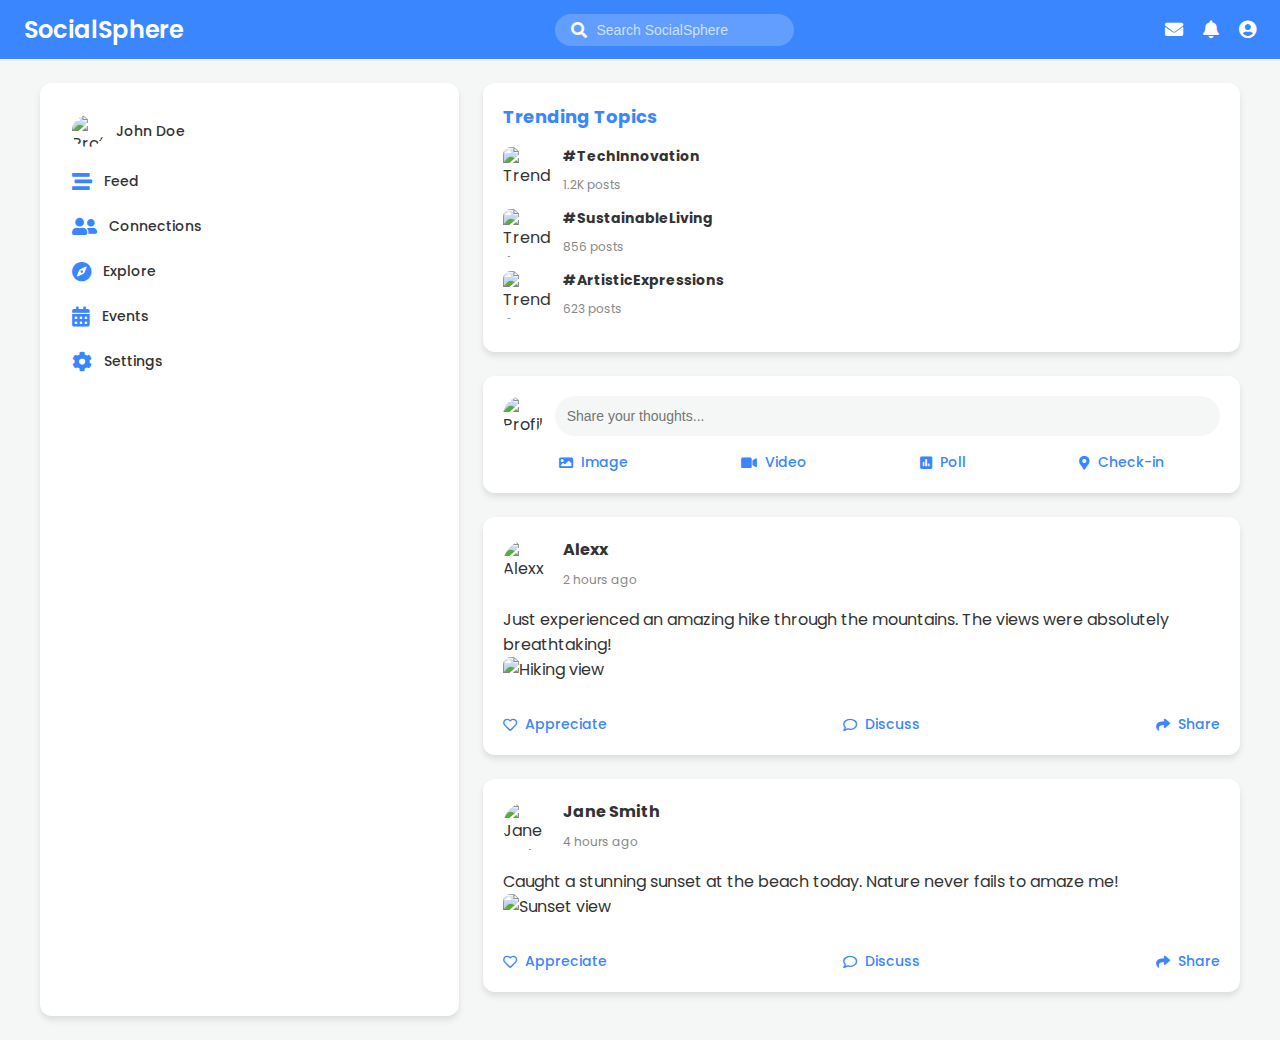
==== xss-demo/src/main/resources/templates/dashboard.html @ dc4df646 "Dashboard" ====
<!DOCTYPE html>
<html lang="en">
<head>
    <meta charset="UTF-8">
    <meta name="viewport" content="width=device-width, initial-scale=1.0">
    <title>SocialSphere</title>
    <link href="https://fonts.googleapis.com/css2?family=Poppins:wght@300;400;500;600&display=swap" rel="stylesheet">
    <link href="https://cdnjs.cloudflare.com/ajax/libs/font-awesome/5.15.3/css/all.min.css" rel="stylesheet">
    <style>
        * {
            margin: 0;
            padding: 0;
            box-sizing: border-box;
        }
        body {
            font-family: 'Poppins', sans-serif;
            background-color: #f4f7f6;
            color: #333;
        }
        .navbar {
            background-color: #3a86ff;
            padding: 12px 24px;
            position: sticky;
            top: 0;
            z-index: 100;
            display: flex;
            justify-content: space-between;
            align-items: center;
        }
        .navbar-brand {
            color: #ffffff;
            font-size: 24px;
            font-weight: 600;
            text-decoration: none;
        }
        .navbar-search {
            background-color: rgba(255, 255, 255, 0.2);
            border-radius: 20px;
            padding: 8px 16px;
            display: flex;
            align-items: center;
        }
        .navbar-search input {
            border: none;
            background-color: transparent;
            color: #ffffff;
            margin-left: 10px;
            font-size: 14px;
            outline: none;
        }
        .navbar-search input::placeholder {
            color: rgba(255, 255, 255, 0.7);
        }
        .navbar-icons {
            display: flex;
            gap: 20px;
        }
        .icon-btn {
            color: #ffffff;
            font-size: 18px;
            cursor: pointer;
        }
        .main-container {
            display: flex;
            max-width: 1200px;
            margin: 24px auto;
            gap: 24px;
        }
        .sidebar {
            flex: 1;
            background-color: #ffffff;
            border-radius: 12px;
            padding: 20px;
            box-shadow: 0 4px 6px rgba(0, 0, 0, 0.1);
        }
        .content {
            flex: 2;
        }
        .sidebar-item {
            display: flex;
            align-items: center;
            padding: 12px;
            cursor: pointer;
            border-radius: 8px;
            transition: background-color 0.3s;
        }
        .sidebar-item:hover {
            background-color: #f0f0f0;
        }
        .sidebar-item img {
            width: 32px;
            height: 32px;
            border-radius: 50%;
            margin-right: 12px;
        }
        .sidebar-item span {
            font-size: 14px;
            font-weight: 500;
        }
        .trending {
            background-color: #ffffff;
            border-radius: 12px;
            padding: 20px;
            margin-bottom: 24px;
            box-shadow: 0 4px 6px rgba(0, 0, 0, 0.1);
        }
        .trending h2 {
            font-size: 18px;
            margin-bottom: 16px;
            color: #3a86ff;
        }
        .trending-item {
            display: flex;
            align-items: center;
            margin-bottom: 12px;
        }
        .trending-item img {
            width: 48px;
            height: 48px;
            border-radius: 8px;
            margin-right: 12px;
            object-fit: cover;
        }
        .trending-item-info h3 {
            font-size: 14px;
            margin-bottom: 4px;
        }
        .trending-item-info span {
            font-size: 12px;
            color: #888;
        }
        .create-post {
            background-color: #ffffff;
            border-radius: 12px;
            padding: 20px;
            margin-bottom: 24px;
            box-shadow: 0 4px 6px rgba(0, 0, 0, 0.1);
        }
        .create-post-input {
            display: flex;
            align-items: center;
            margin-bottom: 16px;
        }
        .create-post-input img {
            width: 40px;
            height: 40px;
            border-radius: 50%;
            margin-right: 12px;
        }
        .create-post-input input {
            flex: 1;
            border: none;
            background-color: #f4f7f6;
            padding: 12px;
            border-radius: 20px;
            font-size: 14px;
        }
        .create-post-actions {
            display: flex;
            justify-content: space-around;
        }
        .create-post-action {
            display: flex;
            align-items: center;
            color: #3a86ff;
            font-weight: 500;
            font-size: 14px;
            cursor: pointer;
        }
        .create-post-action i {
            margin-right: 8px;
        }
        .post {
            background-color: #ffffff;
            border-radius: 12px;
            padding: 20px;
            margin-bottom: 24px;
            box-shadow: 0 4px 6px rgba(0, 0, 0, 0.1);
        }
        .post-header {
            display: flex;
            align-items: center;
            margin-bottom: 16px;
        }
        .post-header img {
            width: 48px;
            height: 48px;
            border-radius: 50%;
            margin-right: 12px;
        }
        .post-header-info h3 {
            font-size: 16px;
            margin-bottom: 4px;
        }
        .post-header-info span {
            font-size: 12px;
            color: #888;
        }
        .post-content {
            margin-bottom: 16px;
        }
        .post-image {
            width: 100%;
            border-radius: 8px;
            margin-bottom: 16px;
        }
        .post-actions {
            display: flex;
            justify-content: space-between;
        }
        .post-action {
            display: flex;
            align-items: center;
            color: #3a86ff;
            font-weight: 500;
            font-size: 14px;
            cursor: pointer;
        }
        .post-action i {
            margin-right: 8px;
        }
    </style>
</head>
<body>
    <nav class="navbar">
        <a href="#" class="navbar-brand">SocialSphere</a>
        <div class="navbar-search">
            <i class="fas fa-search" style="color: #ffffff;"></i>
            <input type="text" placeholder="Search SocialSphere">
        </div>
        <div class="navbar-icons">
            <div class="icon-btn"><i class="fas fa-envelope"></i></div>
            <div class="icon-btn"><i class="fas fa-bell"></i></div>
            <div class="icon-btn"><i class="fas fa-user-circle"></i></div>
        </div>
    </nav>

    <div class="main-container">
        <div class="sidebar">
            <div class="sidebar-item">
                <img src="https://picsum.photos/id/64/200/200" alt="Profile">
                <span>John Doe</span>
            </div>
            <div class="sidebar-item">
                <i class="fas fa-stream" style="font-size: 20px; color: #3a86ff; margin-right: 12px;"></i>
                <span>Feed</span>
            </div>
            <div class="sidebar-item">
                <i class="fas fa-user-friends" style="font-size: 20px; color: #3a86ff; margin-right: 12px;"></i>
                <span>Connections</span>
            </div>
            <div class="sidebar-item">
                <i class="fas fa-compass" style="font-size: 20px; color: #3a86ff; margin-right: 12px;"></i>
                <span>Explore</span>
            </div>
            <div class="sidebar-item">
                <i class="fas fa-calendar-alt" style="font-size: 20px; color: #3a86ff; margin-right: 12px;"></i>
                <span>Events</span>
            </div>
            <div class="sidebar-item">
                <i class="fas fa-cog" style="font-size: 20px; color: #3a86ff; margin-right: 12px;"></i>
                <span>Settings</span>
            </div>
        </div>

        <div class="content">
            <div class="trending">
                <h2>Trending Topics</h2>
                <div class="trending-item">
                    <img src="https://picsum.photos/id/237/200/200" alt="Trending 1">
                    <div class="trending-item-info">
                        <h3>#TechInnovation</h3>
                        <span>1.2K posts</span>
                    </div>
                </div>
                <div class="trending-item">
                    <img src="https://picsum.photos/id/238/200/200" alt="Trending 2">
                    <div class="trending-item-info">
                        <h3>#SustainableLiving</h3>
                        <span>856 posts</span>
                    </div>
                </div>
                <div class="trending-item">
                    <img src="https://picsum.photos/id/239/200/200" alt="Trending 3">
                    <div class="trending-item-info">
                        <h3>#ArtisticExpressions</h3>
                        <span>623 posts</span>
                    </div>
                </div>
            </div>

            <div class="create-post">
                <div class="create-post-input">
                    <img src="https://picsum.photos/id/64/200/200" alt="Profile">
                    <input type="text" placeholder="Share your thoughts...">
                </div>
                <div class="create-post-actions">
                    <div class="create-post-action">
                        <i class="fas fa-image"></i>
                        Image
                    </div>
                    <div class="create-post-action">
                        <i class="fas fa-video"></i>
                        Video
                    </div>
                    <div class="create-post-action">
                        <i class="fas fa-poll"></i>
                        Poll
                    </div>
                    <div class="create-post-action">
                        <i class="fas fa-map-marker-alt"></i>
                        Check-in
                    </div>
                </div>
            </div>

            <div class="post">
                <div class="post-header">
                    <img src="https://picsum.photos/id/64/200/200" alt="Alexx">
                    <div class="post-header-info">
                        <h3>Alexx</h3>
                        <span>2 hours ago</span>
                    </div>
                </div>
                <div class="post-content">
                    <p>Just experienced an amazing hike through the mountains. The views were absolutely breathtaking!</p>
                    <img src="https://picsum.photos/id/29/800/600" alt="Hiking view" class="post-image">
                </div>
                <div class="post-actions">
                    <div class="post-action">
                        <i class="far fa-heart"></i>
                        Appreciate
                    </div>
                    <div class="post-action">
                        <i class="far fa-comment"></i>
                        Discuss
                    </div>
                    <div class="post-action">
                        <i class="fas fa-share"></i>
                        Share
                    </div>
                </div>
            </div>

            <div class="post">
                <div class="post-header">
                    <img src="https://picsum.photos/id/65/200/200" alt="Jane Smith">
                    <div class="post-header-info">
                        <h3>Jane Smith</h3>
                        <span>4 hours ago</span>
                    </div>
                </div>
                <div class="post-content">
                    <p>Caught a stunning sunset at the beach today. Nature never fails to amaze me!</p>
                    <img src="https://picsum.photos/id/1000/800/600" alt="Sunset view" class="post-image">
                </div>
                <div class="post-actions">
                    <div class="post-action">
                        <i class="far fa-heart"></i>
                        Appreciate
                    </div>
                    <div class="post-action">
                        <i class="far fa-comment"></i>
                        Discuss
                    </div>
                    <div class="post-action">
                        <i class="fas fa-share"></i>
                        Share
                    </div>
                </div>
            </div>
        </div>
    </div>
</body>
</html>
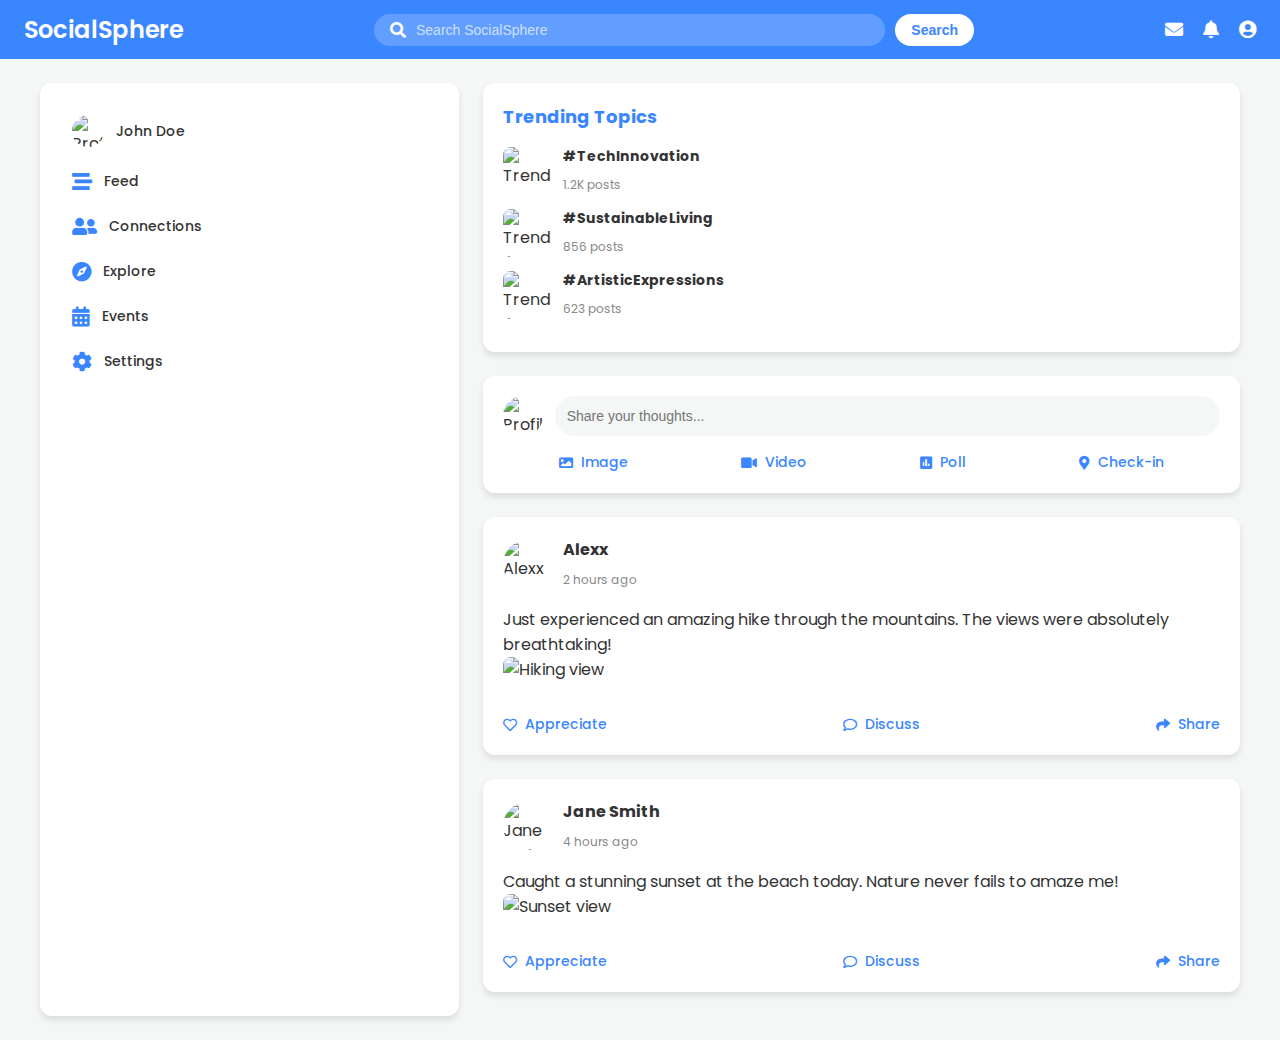
==== commit 35574d64: "Added dashboard search button" ====
--- a/xss-demo/src/main/resources/templates/dashboard.html
+++ b/xss-demo/src/main/resources/templates/dashboard.html
@@ -33,6 +33,34 @@
             font-weight: 600;
             text-decoration: none;
         }
+        .navbar-search-container {
+    display: flex;
+    align-items: center;
+    flex-grow: 1;
+    max-width: 600px;
+}
+
+.navbar-search {
+    flex-grow: 1;
+    margin-right: 10px;
+}
+
+.search-button {
+    background-color: #ffffff;
+    color: #3a86ff;
+    border: none;
+    border-radius: 20px;
+    padding: 8px 16px;
+    font-size: 14px;
+    font-weight: 600;
+    cursor: pointer;
+    transition: background-color 0.3s, color 0.3s;
+}
+
+.search-button:hover {
+    background-color: #f0f0f0;
+}
+        
         .navbar-search {
             background-color: rgba(255, 255, 255, 0.2);
             border-radius: 20px;
@@ -40,6 +68,7 @@
             display: flex;
             align-items: center;
         }
+        
         .navbar-search input {
             border: none;
             background-color: transparent;
@@ -223,17 +252,20 @@
 </head>
 <body>
     <nav class="navbar">
-        <a href="#" class="navbar-brand">SocialSphere</a>
+    <a href="#" class="navbar-brand">SocialSphere</a>
+    <div class="navbar-search-container">
         <div class="navbar-search">
             <i class="fas fa-search" style="color: #ffffff;"></i>
             <input type="text" placeholder="Search SocialSphere">
         </div>
-        <div class="navbar-icons">
-            <div class="icon-btn"><i class="fas fa-envelope"></i></div>
-            <div class="icon-btn"><i class="fas fa-bell"></i></div>
-            <div class="icon-btn"><i class="fas fa-user-circle"></i></div>
-        </div>
-    </nav>
+        <button class="search-button">Search</button>
+    </div>
+    <div class="navbar-icons">
+        <div class="icon-btn"><i class="fas fa-envelope"></i></div>
+        <div class="icon-btn"><i class="fas fa-bell"></i></div>
+        <div class="icon-btn"><i class="fas fa-user-circle"></i></div>
+    </div>
+</nav>
 
     <div class="main-container">
         <div class="sidebar">
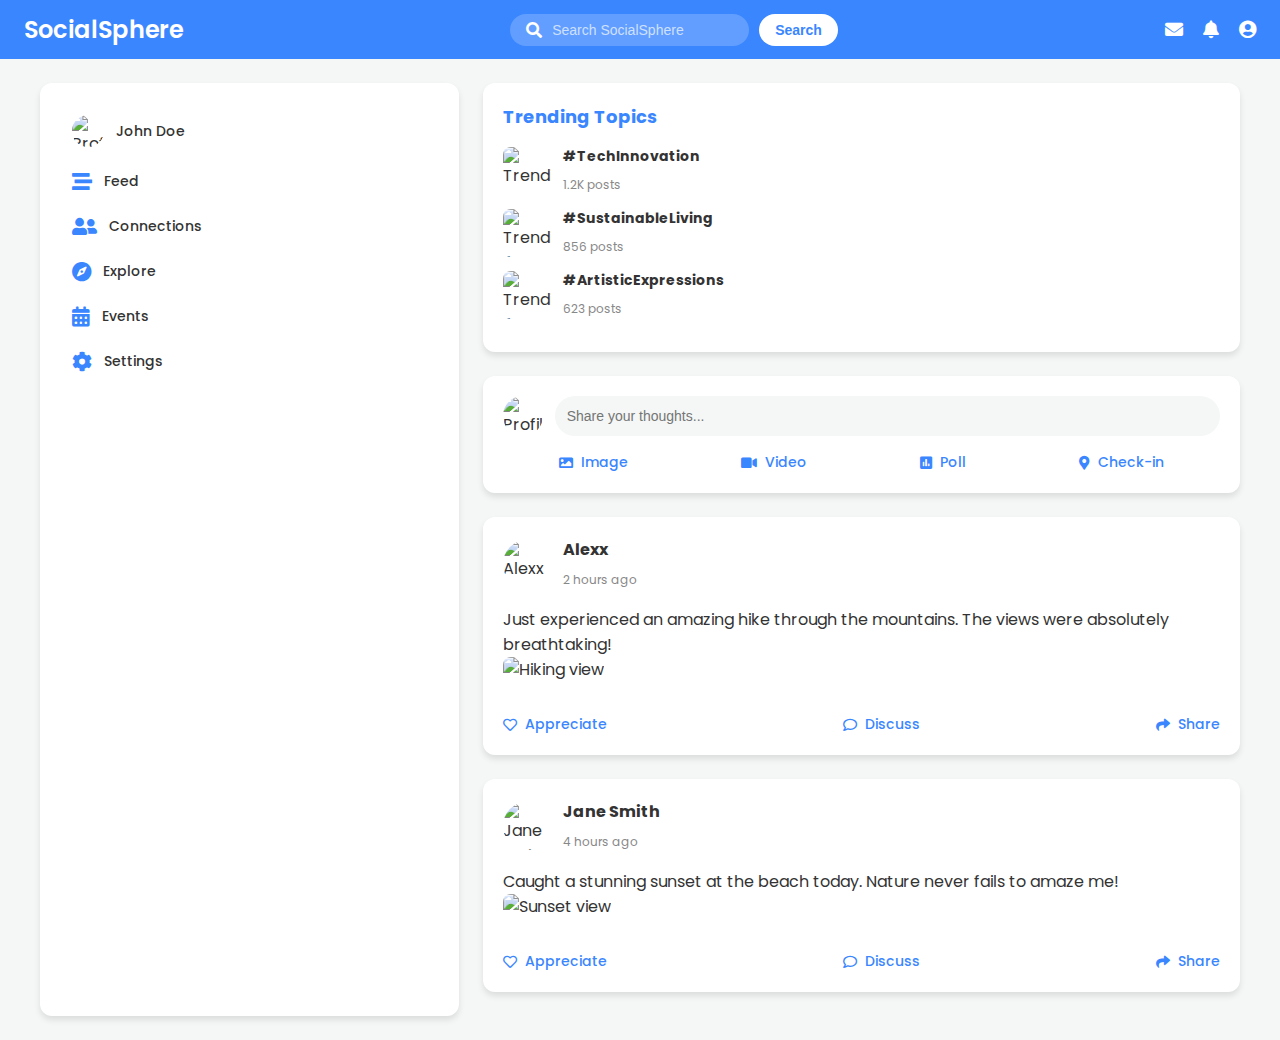
==== commit 7babad28: "attacker project added" ====
--- a/xss-demo/src/main/resources/templates/dashboard.html
+++ b/xss-demo/src/main/resources/templates/dashboard.html
@@ -253,13 +253,15 @@
 <body>
     <nav class="navbar">
     <a href="#" class="navbar-brand">SocialSphere</a>
-    <div class="navbar-search-container">
-        <div class="navbar-search">
-            <i class="fas fa-search" style="color: #ffffff;"></i>
-            <input type="text" placeholder="Search SocialSphere">
-        </div>
-        <button class="search-button">Search</button>
-    </div>
+    <form action="/search" method="get">
+	     <div class="navbar-search-container">
+	        <div class="navbar-search">
+	            <i class="fas fa-search" style="color: #ffffff;"></i>
+	            <input type="text" id="query" name="query" placeholder="Search SocialSphere">
+	        </div>
+	        <button type="submit" class="search-button">Search</button>
+	    </div>
+    </form>
     <div class="navbar-icons">
         <div class="icon-btn"><i class="fas fa-envelope"></i></div>
         <div class="icon-btn"><i class="fas fa-bell"></i></div>
